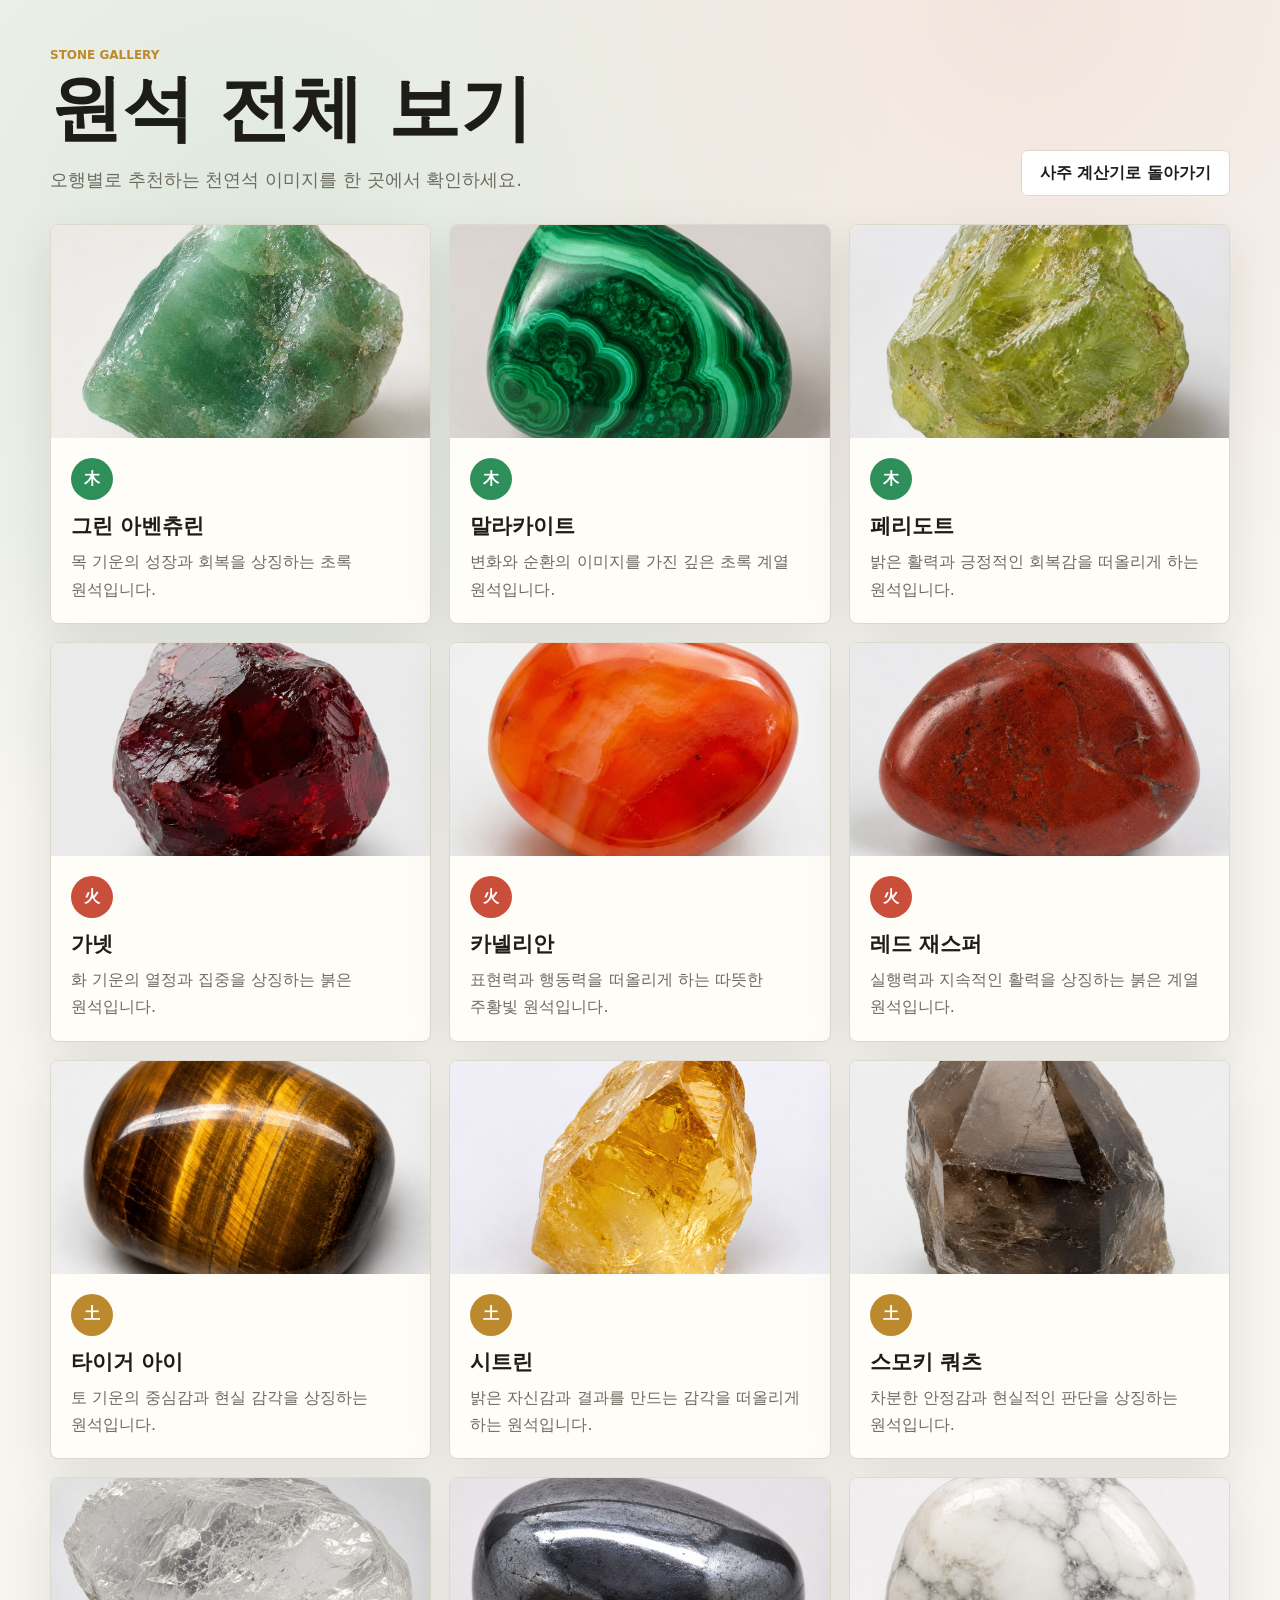
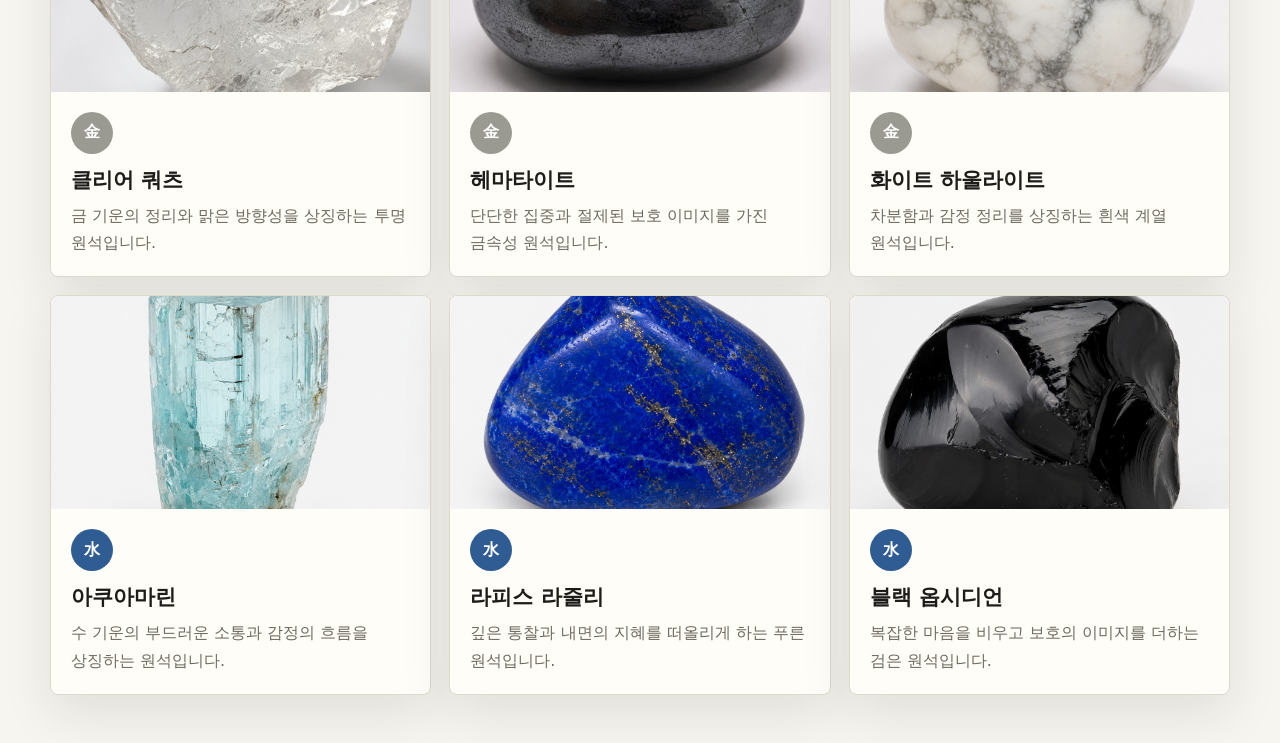
==== saju-five-elements/stones.html @ 8f103c78 "Add stone gallery assets" ====
﻿<!doctype html>
<html lang="ko">
  <head>
    <meta charset="utf-8">
    <meta name="viewport" content="width=device-width, initial-scale=1">
    <title>원석 전체 보기</title>
    <link rel="stylesheet" href="./styles.css">
  </head>
  <body>
    <main class="app-shell">
      <section class="stones-hero">
        <div>
          <p class="eyebrow">Stone Gallery</p>
          <h1>원석 전체 보기</h1>
          <p class="lede">오행별로 추천하는 천연석 이미지를 한 곳에서 확인하세요.</p>
        </div>
        <a class="ghost-link" href="./index.html">사주 계산기로 돌아가기</a>
      </section>

      <section class="stones-gallery all-stones-gallery" aria-label="원석 전체 이미지 목록">
        <article class="gallery-card wood"><img src="./assets/stone-gallery/GreenAventurine.png" alt="그린 아벤츄린 원석 이미지"><div><span>木</span><h2>그린 아벤츄린</h2><p>목 기운의 성장과 회복을 상징하는 초록 원석입니다.</p></div></article>
        <article class="gallery-card wood"><img src="./assets/stone-gallery/Malachite.png" alt="말라카이트 원석 이미지"><div><span>木</span><h2>말라카이트</h2><p>변화와 순환의 이미지를 가진 깊은 초록 계열 원석입니다.</p></div></article>
        <article class="gallery-card wood"><img src="./assets/stone-gallery/Peridot.png" alt="페리도트 원석 이미지"><div><span>木</span><h2>페리도트</h2><p>밝은 활력과 긍정적인 회복감을 떠올리게 하는 원석입니다.</p></div></article>

        <article class="gallery-card fire"><img src="./assets/stone-gallery/Garnet.png" alt="가넷 원석 이미지"><div><span>火</span><h2>가넷</h2><p>화 기운의 열정과 집중을 상징하는 붉은 원석입니다.</p></div></article>
        <article class="gallery-card fire"><img src="./assets/stone-gallery/Carnelian.png" alt="카넬리안 원석 이미지"><div><span>火</span><h2>카넬리안</h2><p>표현력과 행동력을 떠올리게 하는 따뜻한 주황빛 원석입니다.</p></div></article>
        <article class="gallery-card fire"><img src="./assets/stone-gallery/RedJasper.png" alt="레드 재스퍼 원석 이미지"><div><span>火</span><h2>레드 재스퍼</h2><p>실행력과 지속적인 활력을 상징하는 붉은 계열 원석입니다.</p></div></article>

        <article class="gallery-card earth"><img src="./assets/stone-gallery/TigerEye.png" alt="타이거 아이 원석 이미지"><div><span>土</span><h2>타이거 아이</h2><p>토 기운의 중심감과 현실 감각을 상징하는 원석입니다.</p></div></article>
        <article class="gallery-card earth"><img src="./assets/stone-gallery/Citrine.png" alt="시트린 원석 이미지"><div><span>土</span><h2>시트린</h2><p>밝은 자신감과 결과를 만드는 감각을 떠올리게 하는 원석입니다.</p></div></article>
        <article class="gallery-card earth"><img src="./assets/stone-gallery/SmokyQuartz.png" alt="스모키 쿼츠 원석 이미지"><div><span>土</span><h2>스모키 쿼츠</h2><p>차분한 안정감과 현실적인 판단을 상징하는 원석입니다.</p></div></article>

        <article class="gallery-card metal"><img src="./assets/stone-gallery/ClearQuartz.png" alt="클리어 쿼츠 원석 이미지"><div><span>金</span><h2>클리어 쿼츠</h2><p>금 기운의 정리와 맑은 방향성을 상징하는 투명 원석입니다.</p></div></article>
        <article class="gallery-card metal"><img src="./assets/stone-gallery/Hematite.png" alt="헤마타이트 원석 이미지"><div><span>金</span><h2>헤마타이트</h2><p>단단한 집중과 절제된 보호 이미지를 가진 금속성 원석입니다.</p></div></article>
        <article class="gallery-card metal"><img src="./assets/stone-gallery/WhiteHowlite.png" alt="화이트 하울라이트 원석 이미지"><div><span>金</span><h2>화이트 하울라이트</h2><p>차분함과 감정 정리를 상징하는 흰색 계열 원석입니다.</p></div></article>

        <article class="gallery-card water"><img src="./assets/stone-gallery/Aquamarine.png" alt="아쿠아마린 원석 이미지"><div><span>水</span><h2>아쿠아마린</h2><p>수 기운의 부드러운 소통과 감정의 흐름을 상징하는 원석입니다.</p></div></article>
        <article class="gallery-card water"><img src="./assets/stone-gallery/LapisLazuli.png" alt="라피스 라줄리 원석 이미지"><div><span>水</span><h2>라피스 라줄리</h2><p>깊은 통찰과 내면의 지혜를 떠올리게 하는 푸른 원석입니다.</p></div></article>
        <article class="gallery-card water"><img src="./assets/stone-gallery/BlackObsidian.png" alt="블랙 옵시디언 원석 이미지"><div><span>水</span><h2>블랙 옵시디언</h2><p>복잡한 마음을 비우고 보호의 이미지를 더하는 검은 원석입니다.</p></div></article>
      </section>
    </main>
  </body>
</html>
---- saju-five-elements/styles.css ----
﻿:root {
  --bg: #f7f5f0;
  --ink: #1d1c19;
  --muted: #6e6a60;
  --line: #ded8cd;
  --panel: #fffdf8;
  --wood: #2f8f5b;
  --fire: #c94f3a;
  --earth: #bc8a2c;
  --metal: #9b9a92;
  --water: #2f5d93;
  --shadow: 0 18px 50px rgba(31, 26, 18, 0.1);
}

* {
  box-sizing: border-box;
}

body {
  margin: 0;
  min-height: 100vh;
  background:
    radial-gradient(circle at 20% 10%, rgba(47, 143, 91, 0.12), transparent 28%),
    radial-gradient(circle at 80% 0%, rgba(201, 79, 58, 0.1), transparent 24%),
    var(--bg);
  color: var(--ink);
  font-family: Pretendard, "Noto Sans KR", system-ui, -apple-system, BlinkMacSystemFont, sans-serif;
}

button,
input {
  font: inherit;
}

.app-shell {
  width: min(1180px, calc(100% - 32px));
  margin: 0 auto;
  padding: 48px 0;
}

.intro {
  display: grid;
  grid-template-columns: minmax(0, 1fr) 300px;
  gap: 40px;
  align-items: center;
  margin-bottom: 28px;
}

.eyebrow {
  margin: 0 0 10px;
  color: var(--earth);
  font-size: 12px;
  font-weight: 800;
  letter-spacing: 0;
  text-transform: uppercase;
}

h1,
h2,
h3,
p {
  word-break: keep-all;
}

h1 {
  margin: 0;
  max-width: 720px;
  font-size: clamp(38px, 6vw, 72px);
  line-height: 1.02;
  letter-spacing: 0;
}

.lede {
  max-width: 640px;
  margin: 20px 0 0;
  color: var(--muted);
  font-size: 18px;
  line-height: 1.7;
}


.intro-actions {
  display: flex;
  flex-wrap: wrap;
  gap: 10px;
  margin-top: 24px;
}

.primary-link,
.ghost-link {
  display: inline-flex;
  align-items: center;
  justify-content: center;
  min-height: 46px;
  border-radius: 6px;
  padding: 0 18px;
  font-weight: 900;
  text-decoration: none;
}

.primary-link {
  border: 1px solid var(--ink);
  background: var(--ink);
  color: #fff;
}

.ghost-link {
  border: 1px solid var(--line);
  background: #fff;
  color: var(--ink);
}

.stones-hero {
  display: flex;
  align-items: flex-end;
  justify-content: space-between;
  gap: 24px;
  margin-bottom: 28px;
}

.stones-gallery {
  display: grid;
  grid-template-columns: repeat(3, minmax(0, 1fr));
  gap: 18px;
}

.gallery-card {
  overflow: hidden;
  border: 1px solid var(--line);
  border-radius: 8px;
  background: #fffdf8;
  box-shadow: var(--shadow);
}

.gallery-card img {
  display: block;
  width: 100%;
  aspect-ratio: 16 / 9;
  object-fit: cover;
  background: #f2ede4;
}

.gallery-card div {
  padding: 20px;
}

.gallery-card span {
  display: inline-grid;
  place-items: center;
  width: 42px;
  aspect-ratio: 1;
  border-radius: 50%;
  color: #fff;
  font-weight: 900;
  margin-bottom: 12px;
}

.gallery-card.wood span {
  background: var(--wood);
}

.gallery-card.fire span {
  background: var(--fire);
}

.gallery-card.earth span {
  background: var(--earth);
}

.gallery-card.metal span {
  background: var(--metal);
}

.gallery-card.water span {
  background: var(--water);
}

.gallery-card h2 {
  margin: 0 0 8px;
  font-size: 21px;
}

.gallery-card p {
  margin: 0;
  color: var(--muted);
  line-height: 1.7;
}
.element-wheel {
  position: relative;
  width: 280px;
  aspect-ratio: 1;
  border: 1px solid var(--line);
  border-radius: 50%;
  background: rgba(255, 253, 248, 0.75);
  box-shadow: var(--shadow);
}

.element-wheel span {
  position: absolute;
  display: grid;
  place-items: center;
  width: 72px;
  height: 72px;
  border-radius: 50%;
  color: #fff;
  font-size: 30px;
  font-weight: 800;
}

.element-wheel .wood {
  top: 18px;
  left: 104px;
  background: var(--wood);
}

.element-wheel .fire {
  top: 96px;
  right: 22px;
  background: var(--fire);
}

.element-wheel .earth {
  bottom: 18px;
  right: 58px;
  background: var(--earth);
}

.element-wheel .metal {
  bottom: 18px;
  left: 58px;
  background: var(--metal);
}

.element-wheel .water {
  top: 96px;
  left: 22px;
  background: var(--water);
}

.workspace {
  display: grid;
  grid-template-columns: 420px minmax(0, 1fr);
  gap: 24px;
  align-items: start;
}

.panel {
  border: 1px solid var(--line);
  border-radius: 8px;
  background: rgba(255, 253, 248, 0.92);
  box-shadow: var(--shadow);
}

.input-panel,
.result-panel {
  padding: 28px;
}

.panel-head {
  margin-bottom: 22px;
}

.panel-head h2 {
  margin: 0;
  font-size: 24px;
  line-height: 1.25;
}

.field {
  display: grid;
  gap: 8px;
  margin-bottom: 16px;
  color: var(--muted);
  font-size: 14px;
  font-weight: 700;
}

.field input {
  width: 100%;
  min-height: 48px;
  border: 1px solid var(--line);
  border-radius: 6px;
  background: #fff;
  color: var(--ink);
  padding: 0 14px;
  outline: none;
}

.field input:focus {
  border-color: var(--earth);
  box-shadow: 0 0 0 3px rgba(188, 138, 44, 0.16);
}

.segmented {
  display: grid;
  grid-template-columns: 1fr 1fr;
  gap: 8px;
  margin-bottom: 16px;
}

.segmented label {
  position: relative;
}

.segmented input {
  position: absolute;
  opacity: 0;
  pointer-events: none;
}

.segmented span {
  display: grid;
  place-items: center;
  min-height: 44px;
  border: 1px solid var(--line);
  border-radius: 6px;
  background: #fff;
  color: var(--muted);
  font-weight: 800;
}

.segmented input:checked + span {
  border-color: var(--ink);
  background: var(--ink);
  color: #fff;
}

.check-field {
  display: flex;
  align-items: center;
  gap: 10px;
  margin: 2px 0 18px;
  color: var(--muted);
  font-weight: 700;
}

.check-field input {
  width: 18px;
  height: 18px;
  accent-color: var(--ink);
}

.notice {
  border-left: 3px solid var(--earth);
  background: rgba(188, 138, 44, 0.08);
  color: #5f5033;
  padding: 12px 14px;
  font-size: 13px;
  line-height: 1.6;
}

.actions {
  display: grid;
  grid-template-columns: 1fr auto;
  gap: 10px;
  margin-top: 20px;
}

.primary-button,
.ghost-button {
  min-height: 48px;
  border-radius: 6px;
  padding: 0 18px;
  font-weight: 900;
  cursor: pointer;
}

.primary-button {
  border: 1px solid var(--ink);
  background: var(--ink);
  color: #fff;
}

.ghost-button {
  border: 1px solid var(--line);
  background: #fff;
  color: var(--ink);
}

.empty-state {
  display: grid;
  place-items: center;
  min-height: 360px;
  border: 1px dashed var(--line);
  border-radius: 8px;
  color: var(--muted);
  text-align: center;
  padding: 24px;
  line-height: 1.7;
}

.hidden {
  display: none;
}

.pillars {
  display: grid;
  grid-template-columns: repeat(4, 1fr);
  gap: 12px;
  margin-bottom: 26px;
}

.pillar-card {
  display: grid;
  grid-template-rows: auto 48px 28px auto;
  align-content: start;
  min-height: 168px;
  border: 1px solid var(--line);
  border-radius: 8px;
  background: #fff;
  padding: 16px;
}

.pillar-card.muted {
  opacity: 0.56;
}

.pillar-label {
  margin: 0 0 14px;
  color: var(--muted);
  font-size: 13px;
  font-weight: 800;
}

.pillar-main {
  display: flex;
  align-items: baseline;
  gap: 8px;
  min-height: 48px;
  margin-bottom: 0;
}

.pillar-main strong {
  font-size: 38px;
  line-height: 1;
}

.pillar-main span {
  color: var(--muted);
  font-size: 13px;
  font-weight: 700;
}


.pillar-meta {
  min-height: 28px;
  color: var(--muted);
  font-size: 14px;
  line-height: 1.45;
}
.element-tags {
  display: flex;
  flex-wrap: wrap;
  align-content: start;
  gap: 6px;
  min-height: 62px;
  margin-top: 10px;
}

.tag,
.deficient-chip {
  display: inline-flex;
  align-items: center;
  min-height: 28px;
  border-radius: 999px;
  color: #fff;
  padding: 0 10px;
  font-size: 12px;
  font-weight: 900;
}

.tag.wood,
.deficient-chip.wood,
.fill.wood {
  background: var(--wood);
}

.tag.fire,
.deficient-chip.fire,
.fill.fire {
  background: var(--fire);
}

.tag.earth,
.deficient-chip.earth,
.fill.earth {
  background: var(--earth);
}

.tag.metal,
.deficient-chip.metal,
.fill.metal {
  background: var(--metal);
}

.tag.water,
.deficient-chip.water,
.fill.water {
  background: var(--water);
}

.summary h3,
.recommendation h3 {
  margin: 0 0 14px;
  font-size: 20px;
}

.bars {
  display: grid;
  gap: 12px;
}

.bar-row {
  display: grid;
  grid-template-columns: 64px minmax(0, 1fr) 42px;
  gap: 12px;
  align-items: center;
}

.bar-name {
  color: var(--muted);
  font-weight: 900;
}

.track {
  height: 14px;
  overflow: hidden;
  border-radius: 999px;
  background: #ebe5db;
}

.fill {
  height: 100%;
  min-width: 4px;
  border-radius: inherit;
  transition: width 0.24s ease;
}

.bar-score {
  color: var(--muted);
  font-weight: 900;
  text-align: right;
}

.recommendation {
  margin-top: 26px;
  border: 1px solid var(--line);
  border-radius: 8px;
  background: #fff;
  padding: 20px;
}

.recommendation .label {
  margin: 0 0 8px;
  color: var(--earth);
  font-size: 13px;
  font-weight: 900;
}

#deficient-copy {
  margin: 0;
  color: var(--muted);
  line-height: 1.7;
}




.stone-section {
  margin-top: 26px;
  border: 1px solid var(--line);
  border-radius: 8px;
  background: #fff;
  padding: 22px;
}

.stone-grid {
  display: grid;
  gap: 14px;
}

.stone-card {
  border: 1px solid var(--line);
  border-radius: 8px;
  background: #fffdf8;
  padding: 18px;
}


.stone-photo {
  display: block;
  width: 100%;
  aspect-ratio: 16 / 9;
  object-fit: cover;
  border: 1px solid var(--line);
  border-radius: 8px;
  margin-bottom: 16px;
  background: #f2ede4;
}

.stone-photo-link {
  position: relative;
  display: block;
  color: inherit;
  text-decoration: none;
}

.stone-photo-link span {
  position: absolute;
  right: 10px;
  bottom: 26px;
  display: inline-flex;
  align-items: center;
  min-height: 28px;
  border-radius: 999px;
  background: rgba(29, 28, 25, 0.78);
  color: #fff;
  padding: 0 10px;
  font-size: 12px;
  font-weight: 900;
}

.stone-photo-link:focus-visible {
  outline: 3px solid rgba(188, 138, 44, 0.35);
  outline-offset: 3px;
  border-radius: 8px;
}
.stone-card-head {
  display: grid;
  grid-template-columns: 56px minmax(0, 1fr);
  gap: 14px;
  align-items: center;
  margin-bottom: 16px;
}

.stone-symbol {
  display: grid;
  place-items: center;
  width: 56px;
  aspect-ratio: 1;
  border-radius: 50%;
  color: #fff;
  font-size: 24px;
  font-weight: 900;
}

.stone-card.wood .stone-symbol {
  background: var(--wood);
}

.stone-card.fire .stone-symbol {
  background: var(--fire);
}

.stone-card.earth .stone-symbol {
  background: var(--earth);
}

.stone-card.metal .stone-symbol {
  background: var(--metal);
}

.stone-card.water .stone-symbol {
  background: var(--water);
}

.stone-card h4 {
  margin: 0 0 6px;
  font-size: 18px;
  line-height: 1.3;
}

.stone-card-head p,
.stone-item p {
  margin: 0;
  color: #625c52;
  font-size: 14px;
  line-height: 1.65;
}

.stone-list {
  display: grid;
  grid-template-columns: repeat(3, minmax(0, 1fr));
  gap: 10px;
  list-style: none;
  margin: 0;
  padding: 0;
}

.stone-item {
  display: grid;
  grid-template-columns: 34px minmax(0, 1fr);
  gap: 10px;
  align-items: start;
  min-height: 128px;
  border: 1px solid var(--line);
  border-radius: 8px;
  background: #fff;
  padding: 12px;
}

.stone-dot {
  width: 34px;
  aspect-ratio: 1;
  border: 1px solid rgba(29, 28, 25, 0.14);
  border-radius: 50%;
  box-shadow: inset 0 2px 8px rgba(255, 255, 255, 0.55), 0 4px 12px rgba(29, 28, 25, 0.12);
}

.stone-item strong {
  display: block;
  margin-bottom: 5px;
  color: var(--ink);
  font-size: 14px;
  line-height: 1.35;
}

.stone-tip {
  margin-top: 12px;
  border-left: 3px solid var(--earth);
  background: rgba(188, 138, 44, 0.08);
  color: #5f5033;
  padding: 10px 12px;
  font-size: 13px;
  line-height: 1.65;
}

.luck-section {
  margin-top: 26px;
  border: 1px solid var(--line);
  border-radius: 8px;
  background: #fff;
  padding: 22px;
}

.luck-grid {
  display: grid;
  grid-template-columns: repeat(2, minmax(0, 1fr));
  gap: 12px;
}

.luck-card {
  min-height: 190px;
  border: 1px solid var(--line);
  border-radius: 8px;
  background: #fffdf8;
  padding: 18px;
}

.luck-card-head {
  display: flex;
  align-items: center;
  justify-content: space-between;
  gap: 12px;
  margin-bottom: 12px;
}

.luck-card h4 {
  margin: 0;
  font-size: 18px;
  line-height: 1.3;
}

.luck-badge {
  display: inline-flex;
  align-items: center;
  min-height: 28px;
  border-radius: 999px;
  background: var(--ink);
  color: #fff;
  padding: 0 10px;
  font-size: 12px;
  font-weight: 900;
  white-space: nowrap;
}

.luck-card p {
  margin: 0;
  color: #5c564d;
  font-size: 14px;
  line-height: 1.75;
}

.luck-card strong {
  color: var(--ink);
  font-weight: 900;
}

.detailed-reading {
  margin-top: 26px;
  border: 1px solid var(--line);
  border-radius: 8px;
  background: #fff;
  padding: 22px;
}

.reading-head {
  margin-bottom: 16px;
}

.reading-head h3 {
  margin: 0;
  font-size: 20px;
}

.reading-body {
  display: grid;
  gap: 14px;
}

.reading-body p {
  margin: 0;
  color: #4f4a42;
  font-size: 15px;
  line-height: 1.85;
}

.reading-body strong {
  color: var(--ink);
  font-weight: 900;
}

@media (max-width: 900px) {
  .app-shell {
    width: min(100% - 24px, 680px);
    padding: 28px 0;
  }

  .intro,
  .workspace {
    grid-template-columns: 1fr;
  }

  .stones-hero {
    align-items: flex-start;
    flex-direction: column;
  }

  .element-wheel {
    width: min(280px, 100%);
    justify-self: center;
  }

  .stones-gallery,
  .stone-list,
  .luck-grid,
  .pillars {
    grid-template-columns: repeat(2, 1fr);
  }
}

@media (max-width: 520px) {
  .input-panel,
  .result-panel {
    padding: 20px;
  }

  .actions {
    grid-template-columns: 1fr;
  }

  .stones-gallery,
  .stone-list,
  .luck-grid,
  .pillars {
    grid-template-columns: 1fr;
  }

  .bar-row {
    grid-template-columns: 52px minmax(0, 1fr) 34px;
  }
}
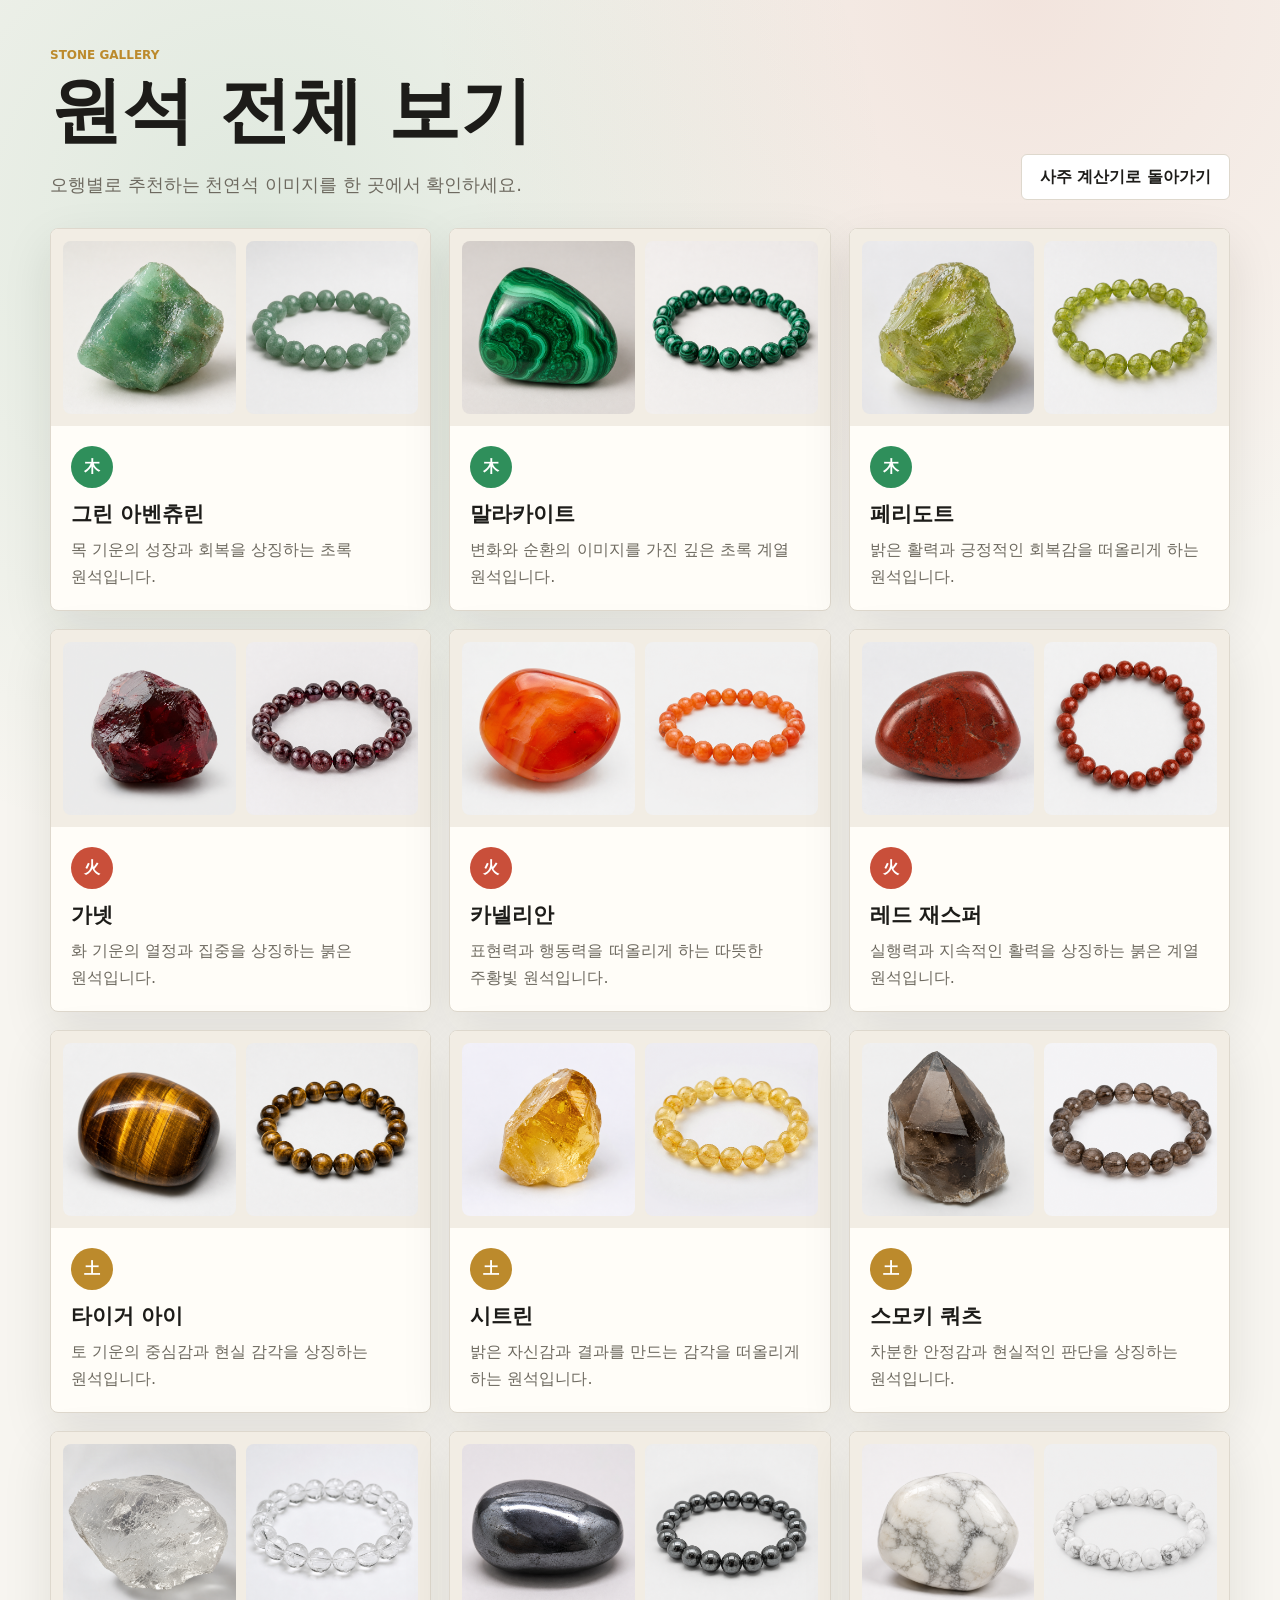
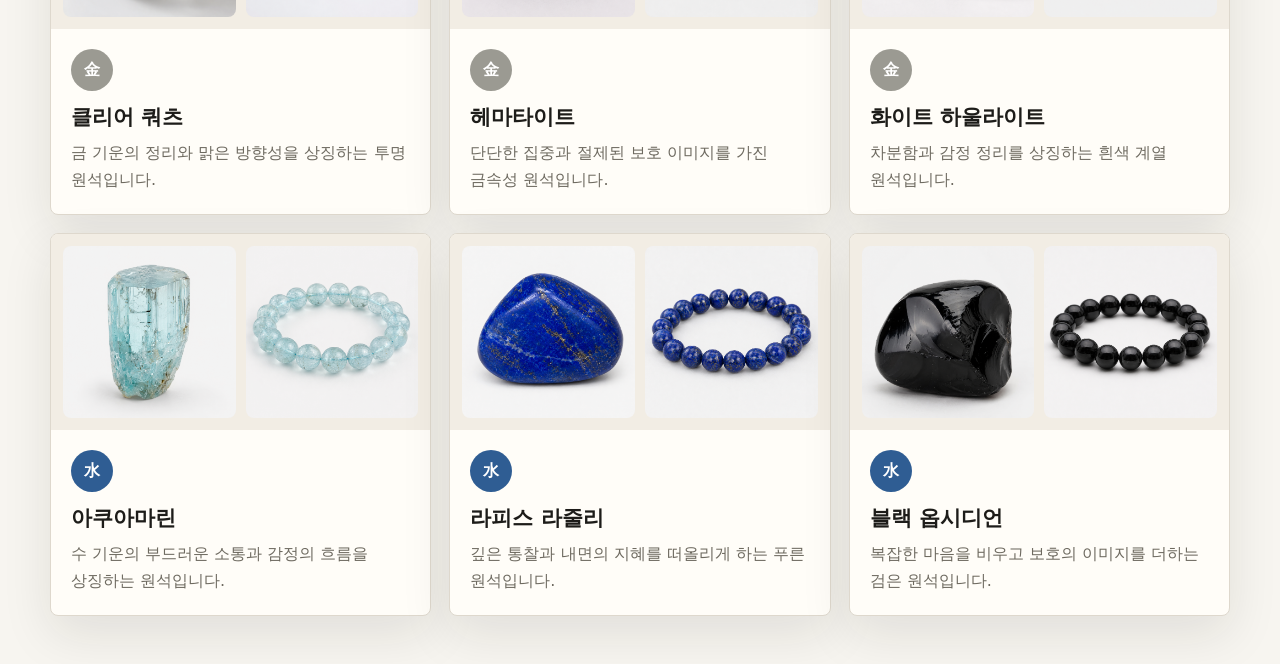
==== commit 5025a6a4: "Connect bracelet images to stones" ====
--- a/saju-five-elements/stones.html
+++ b/saju-five-elements/stones.html
@@ -18,25 +18,25 @@
       </section>
 
       <section class="stones-gallery all-stones-gallery" aria-label="원석 전체 이미지 목록">
-        <article class="gallery-card wood"><img src="./assets/stone-gallery/GreenAventurine.png" alt="그린 아벤츄린 원석 이미지"><div><span>木</span><h2>그린 아벤츄린</h2><p>목 기운의 성장과 회복을 상징하는 초록 원석입니다.</p></div></article>
-        <article class="gallery-card wood"><img src="./assets/stone-gallery/Malachite.png" alt="말라카이트 원석 이미지"><div><span>木</span><h2>말라카이트</h2><p>변화와 순환의 이미지를 가진 깊은 초록 계열 원석입니다.</p></div></article>
-        <article class="gallery-card wood"><img src="./assets/stone-gallery/Peridot.png" alt="페리도트 원석 이미지"><div><span>木</span><h2>페리도트</h2><p>밝은 활력과 긍정적인 회복감을 떠올리게 하는 원석입니다.</p></div></article>
+        <article class="gallery-card wood"><div class="gallery-media"><img src="./assets/stone-gallery/GreenAventurine.png" alt="그린 아벤츄린 원석 이미지"><img src="./assets/bracelet-gallery/GreenAventurine_bra.png" alt="그린 아벤츄린 원석 이미지 팔찌"></div><div><span>木</span><h2>그린 아벤츄린</h2><p>목 기운의 성장과 회복을 상징하는 초록 원석입니다.</p></div></article>
+        <article class="gallery-card wood"><div class="gallery-media"><img src="./assets/stone-gallery/Malachite.png" alt="말라카이트 원석 이미지"><img src="./assets/bracelet-gallery/Malachite_bra.png" alt="말라카이트 원석 이미지 팔찌"></div><div><span>木</span><h2>말라카이트</h2><p>변화와 순환의 이미지를 가진 깊은 초록 계열 원석입니다.</p></div></article>
+        <article class="gallery-card wood"><div class="gallery-media"><img src="./assets/stone-gallery/Peridot.png" alt="페리도트 원석 이미지"><img src="./assets/bracelet-gallery/Peridot_bra.png" alt="페리도트 원석 이미지 팔찌"></div><div><span>木</span><h2>페리도트</h2><p>밝은 활력과 긍정적인 회복감을 떠올리게 하는 원석입니다.</p></div></article>
 
-        <article class="gallery-card fire"><img src="./assets/stone-gallery/Garnet.png" alt="가넷 원석 이미지"><div><span>火</span><h2>가넷</h2><p>화 기운의 열정과 집중을 상징하는 붉은 원석입니다.</p></div></article>
-        <article class="gallery-card fire"><img src="./assets/stone-gallery/Carnelian.png" alt="카넬리안 원석 이미지"><div><span>火</span><h2>카넬리안</h2><p>표현력과 행동력을 떠올리게 하는 따뜻한 주황빛 원석입니다.</p></div></article>
-        <article class="gallery-card fire"><img src="./assets/stone-gallery/RedJasper.png" alt="레드 재스퍼 원석 이미지"><div><span>火</span><h2>레드 재스퍼</h2><p>실행력과 지속적인 활력을 상징하는 붉은 계열 원석입니다.</p></div></article>
+        <article class="gallery-card fire"><div class="gallery-media"><img src="./assets/stone-gallery/Garnet.png" alt="가넷 원석 이미지"><img src="./assets/bracelet-gallery/Garnet_bra.png" alt="가넷 원석 이미지 팔찌"></div><div><span>火</span><h2>가넷</h2><p>화 기운의 열정과 집중을 상징하는 붉은 원석입니다.</p></div></article>
+        <article class="gallery-card fire"><div class="gallery-media"><img src="./assets/stone-gallery/Carnelian.png" alt="카넬리안 원석 이미지"><img src="./assets/bracelet-gallery/Carnelian_bra.png" alt="카넬리안 원석 이미지 팔찌"></div><div><span>火</span><h2>카넬리안</h2><p>표현력과 행동력을 떠올리게 하는 따뜻한 주황빛 원석입니다.</p></div></article>
+        <article class="gallery-card fire"><div class="gallery-media"><img src="./assets/stone-gallery/RedJasper.png" alt="레드 재스퍼 원석 이미지"><img src="./assets/bracelet-gallery/RedJasper_bra.png" alt="레드 재스퍼 원석 이미지 팔찌"></div><div><span>火</span><h2>레드 재스퍼</h2><p>실행력과 지속적인 활력을 상징하는 붉은 계열 원석입니다.</p></div></article>
 
-        <article class="gallery-card earth"><img src="./assets/stone-gallery/TigerEye.png" alt="타이거 아이 원석 이미지"><div><span>土</span><h2>타이거 아이</h2><p>토 기운의 중심감과 현실 감각을 상징하는 원석입니다.</p></div></article>
-        <article class="gallery-card earth"><img src="./assets/stone-gallery/Citrine.png" alt="시트린 원석 이미지"><div><span>土</span><h2>시트린</h2><p>밝은 자신감과 결과를 만드는 감각을 떠올리게 하는 원석입니다.</p></div></article>
-        <article class="gallery-card earth"><img src="./assets/stone-gallery/SmokyQuartz.png" alt="스모키 쿼츠 원석 이미지"><div><span>土</span><h2>스모키 쿼츠</h2><p>차분한 안정감과 현실적인 판단을 상징하는 원석입니다.</p></div></article>
+        <article class="gallery-card earth"><div class="gallery-media"><img src="./assets/stone-gallery/TigerEye.png" alt="타이거 아이 원석 이미지"><img src="./assets/bracelet-gallery/TigerEye_bra.png" alt="타이거 아이 원석 이미지 팔찌"></div><div><span>土</span><h2>타이거 아이</h2><p>토 기운의 중심감과 현실 감각을 상징하는 원석입니다.</p></div></article>
+        <article class="gallery-card earth"><div class="gallery-media"><img src="./assets/stone-gallery/Citrine.png" alt="시트린 원석 이미지"><img src="./assets/bracelet-gallery/Citrine_bra.png" alt="시트린 원석 이미지 팔찌"></div><div><span>土</span><h2>시트린</h2><p>밝은 자신감과 결과를 만드는 감각을 떠올리게 하는 원석입니다.</p></div></article>
+        <article class="gallery-card earth"><div class="gallery-media"><img src="./assets/stone-gallery/SmokyQuartz.png" alt="스모키 쿼츠 원석 이미지"><img src="./assets/bracelet-gallery/SmokyQuartz_bra.png" alt="스모키 쿼츠 원석 이미지 팔찌"></div><div><span>土</span><h2>스모키 쿼츠</h2><p>차분한 안정감과 현실적인 판단을 상징하는 원석입니다.</p></div></article>
 
-        <article class="gallery-card metal"><img src="./assets/stone-gallery/ClearQuartz.png" alt="클리어 쿼츠 원석 이미지"><div><span>金</span><h2>클리어 쿼츠</h2><p>금 기운의 정리와 맑은 방향성을 상징하는 투명 원석입니다.</p></div></article>
-        <article class="gallery-card metal"><img src="./assets/stone-gallery/Hematite.png" alt="헤마타이트 원석 이미지"><div><span>金</span><h2>헤마타이트</h2><p>단단한 집중과 절제된 보호 이미지를 가진 금속성 원석입니다.</p></div></article>
-        <article class="gallery-card metal"><img src="./assets/stone-gallery/WhiteHowlite.png" alt="화이트 하울라이트 원석 이미지"><div><span>金</span><h2>화이트 하울라이트</h2><p>차분함과 감정 정리를 상징하는 흰색 계열 원석입니다.</p></div></article>
+        <article class="gallery-card metal"><div class="gallery-media"><img src="./assets/stone-gallery/ClearQuartz.png" alt="클리어 쿼츠 원석 이미지"><img src="./assets/bracelet-gallery/ClearQuartz_bra.png" alt="클리어 쿼츠 원석 이미지 팔찌"></div><div><span>金</span><h2>클리어 쿼츠</h2><p>금 기운의 정리와 맑은 방향성을 상징하는 투명 원석입니다.</p></div></article>
+        <article class="gallery-card metal"><div class="gallery-media"><img src="./assets/stone-gallery/Hematite.png" alt="헤마타이트 원석 이미지"><img src="./assets/bracelet-gallery/Hematite_bra.png" alt="헤마타이트 원석 이미지 팔찌"></div><div><span>金</span><h2>헤마타이트</h2><p>단단한 집중과 절제된 보호 이미지를 가진 금속성 원석입니다.</p></div></article>
+        <article class="gallery-card metal"><div class="gallery-media"><img src="./assets/stone-gallery/WhiteHowlite.png" alt="화이트 하울라이트 원석 이미지"><img src="./assets/bracelet-gallery/WhiteHowlite_bra.png" alt="화이트 하울라이트 원석 이미지 팔찌"></div><div><span>金</span><h2>화이트 하울라이트</h2><p>차분함과 감정 정리를 상징하는 흰색 계열 원석입니다.</p></div></article>
 
-        <article class="gallery-card water"><img src="./assets/stone-gallery/Aquamarine.png" alt="아쿠아마린 원석 이미지"><div><span>水</span><h2>아쿠아마린</h2><p>수 기운의 부드러운 소통과 감정의 흐름을 상징하는 원석입니다.</p></div></article>
-        <article class="gallery-card water"><img src="./assets/stone-gallery/LapisLazuli.png" alt="라피스 라줄리 원석 이미지"><div><span>水</span><h2>라피스 라줄리</h2><p>깊은 통찰과 내면의 지혜를 떠올리게 하는 푸른 원석입니다.</p></div></article>
-        <article class="gallery-card water"><img src="./assets/stone-gallery/BlackObsidian.png" alt="블랙 옵시디언 원석 이미지"><div><span>水</span><h2>블랙 옵시디언</h2><p>복잡한 마음을 비우고 보호의 이미지를 더하는 검은 원석입니다.</p></div></article>
+        <article class="gallery-card water"><div class="gallery-media"><img src="./assets/stone-gallery/Aquamarine.png" alt="아쿠아마린 원석 이미지"><img src="./assets/bracelet-gallery/Aquamarine_bra.png" alt="아쿠아마린 원석 이미지 팔찌"></div><div><span>水</span><h2>아쿠아마린</h2><p>수 기운의 부드러운 소통과 감정의 흐름을 상징하는 원석입니다.</p></div></article>
+        <article class="gallery-card water"><div class="gallery-media"><img src="./assets/stone-gallery/LapisLazuli.png" alt="라피스 라줄리 원석 이미지"><img src="./assets/bracelet-gallery/LapisLazuli_bra.png" alt="라피스 라줄리 원석 이미지 팔찌"></div><div><span>水</span><h2>라피스 라줄리</h2><p>깊은 통찰과 내면의 지혜를 떠올리게 하는 푸른 원석입니다.</p></div></article>
+        <article class="gallery-card water"><div class="gallery-media"><img src="./assets/stone-gallery/BlackObsidian.png" alt="블랙 옵시디언 원석 이미지"><img src="./assets/bracelet-gallery/BlackObsidian_bra.png" alt="블랙 옵시디언 원석 이미지 팔찌"></div><div><span>水</span><h2>블랙 옵시디언</h2><p>복잡한 마음을 비우고 보호의 이미지를 더하는 검은 원석입니다.</p></div></article>
       </section>
     </main>
   </body>
--- a/saju-five-elements/styles.css
+++ b/saju-five-elements/styles.css
@@ -24,7 +24,10 @@
     radial-gradient(circle at 80% 0%, rgba(201, 79, 58, 0.1), transparent 24%),
     var(--bg);
   color: var(--ink);
-  font-family: Pretendard, "Noto Sans KR", system-ui, -apple-system, BlinkMacSystemFont, sans-serif;
+  font-family: "SUIT", "Pretendard Variable", Pretendard, "Noto Sans KR", "Apple SD Gothic Neo", "Malgun Gothic", system-ui, -apple-system, BlinkMacSystemFont, sans-serif;
+  font-weight: 400;
+  -webkit-font-smoothing: antialiased;
+  text-rendering: optimizeLegibility;
 }
 
 button,
@@ -40,7 +43,7 @@
 
 .intro {
   display: grid;
-  grid-template-columns: minmax(0, 1fr) 300px;
+  grid-template-columns: minmax(0, 1fr) 430px;
   gap: 40px;
   align-items: center;
   margin-bottom: 28px;
@@ -50,7 +53,7 @@
   margin: 0 0 10px;
   color: var(--earth);
   font-size: 12px;
-  font-weight: 800;
+  font-weight: 700;
   letter-spacing: 0;
   text-transform: uppercase;
 }
@@ -66,7 +69,8 @@
   margin: 0;
   max-width: 720px;
   font-size: clamp(38px, 6vw, 72px);
-  line-height: 1.02;
+  font-weight: 700;
+  line-height: 1.08;
   letter-spacing: 0;
 }
 
@@ -94,7 +98,7 @@
   min-height: 46px;
   border-radius: 6px;
   padding: 0 18px;
-  font-weight: 900;
+  font-weight: 800;
   text-decoration: none;
 }
 
@@ -132,15 +136,24 @@
   box-shadow: var(--shadow);
 }
 
-.gallery-card img {
+.gallery-media {
+  display: grid;
+  grid-template-columns: repeat(2, minmax(0, 1fr));
+  gap: 10px;
+  padding: 12px;
+  background: #f2ede4;
+}
+
+.gallery-media img {
   display: block;
   width: 100%;
-  aspect-ratio: 16 / 9;
+  aspect-ratio: 1;
   object-fit: cover;
-  background: #f2ede4;
-}
-
-.gallery-card div {
+  border-radius: 8px;
+  background: #fffdf8;
+}
+
+.gallery-card > div:not(.gallery-media) {
   padding: 20px;
 }
 
@@ -151,7 +164,7 @@
   aspect-ratio: 1;
   border-radius: 50%;
   color: #fff;
-  font-weight: 900;
+  font-weight: 800;
   margin-bottom: 12px;
 }
 
@@ -186,57 +199,16 @@
   line-height: 1.7;
 }
 .element-wheel {
-  position: relative;
-  width: 280px;
-  aspect-ratio: 1;
-  border: 1px solid var(--line);
-  border-radius: 50%;
-  background: rgba(255, 253, 248, 0.75);
-  box-shadow: var(--shadow);
-}
-
-.element-wheel span {
-  position: absolute;
-  display: grid;
-  place-items: center;
-  width: 72px;
-  height: 72px;
-  border-radius: 50%;
-  color: #fff;
-  font-size: 30px;
-  font-weight: 800;
-}
-
-.element-wheel .wood {
-  top: 18px;
-  left: 104px;
-  background: var(--wood);
-}
-
-.element-wheel .fire {
-  top: 96px;
-  right: 22px;
-  background: var(--fire);
-}
-
-.element-wheel .earth {
-  bottom: 18px;
-  right: 58px;
-  background: var(--earth);
-}
-
-.element-wheel .metal {
-  bottom: 18px;
-  left: 58px;
-  background: var(--metal);
-}
-
-.element-wheel .water {
-  top: 96px;
-  left: 22px;
-  background: var(--water);
-}
-
+  justify-self: end;
+  width: min(430px, 100%);
+}
+
+.element-wheel-image {
+  display: block;
+  width: 100%;
+  height: auto;
+  border-radius: 8px;
+}
 .workspace {
   display: grid;
   grid-template-columns: 420px minmax(0, 1fr);
@@ -361,7 +333,7 @@
   min-height: 48px;
   border-radius: 6px;
   padding: 0 18px;
-  font-weight: 900;
+  font-weight: 800;
   cursor: pointer;
 }
 
@@ -466,7 +438,7 @@
   color: #fff;
   padding: 0 10px;
   font-size: 12px;
-  font-weight: 900;
+  font-weight: 800;
 }
 
 .tag.wood,
@@ -519,7 +491,7 @@
 
 .bar-name {
   color: var(--muted);
-  font-weight: 900;
+  font-weight: 800;
 }
 
 .track {
@@ -538,7 +510,7 @@
 
 .bar-score {
   color: var(--muted);
-  font-weight: 900;
+  font-weight: 800;
   text-align: right;
 }
 
@@ -554,7 +526,7 @@
   margin: 0 0 8px;
   color: var(--earth);
   font-size: 13px;
-  font-weight: 900;
+  font-weight: 800;
 }
 
 #deficient-copy {
@@ -617,7 +589,7 @@
   color: #fff;
   padding: 0 10px;
   font-size: 12px;
-  font-weight: 900;
+  font-weight: 800;
 }
 
 .stone-photo-link:focus-visible {
@@ -641,7 +613,7 @@
   border-radius: 50%;
   color: #fff;
   font-size: 24px;
-  font-weight: 900;
+  font-weight: 800;
 }
 
 .stone-card.wood .stone-symbol {
@@ -689,29 +661,51 @@
 
 .stone-item {
   display: grid;
-  grid-template-columns: 34px minmax(0, 1fr);
+  grid-template-columns: 1fr;
+  gap: 14px;
+  align-content: start;
+  min-height: 214px;
+  border: 1px solid var(--line);
+  border-radius: 8px;
+  background: #fff;
+  padding: 14px;
+}
+
+.stone-media-pair {
+  display: grid;
+  grid-template-columns: repeat(2, 64px);
   gap: 10px;
   align-items: start;
-  min-height: 128px;
-  border: 1px solid var(--line);
-  border-radius: 8px;
-  background: #fff;
-  padding: 12px;
-}
-
-.stone-dot {
-  width: 34px;
+}
+
+.stone-thumb,
+.bracelet-thumb {
+  display: block;
+  width: 64px;
   aspect-ratio: 1;
+  object-fit: cover;
   border: 1px solid rgba(29, 28, 25, 0.14);
+  background: #f2ede4;
+  box-shadow: 0 7px 16px rgba(29, 28, 25, 0.13);
+}
+
+.stone-thumb {
   border-radius: 50%;
-  box-shadow: inset 0 2px 8px rgba(255, 255, 255, 0.55), 0 4px 12px rgba(29, 28, 25, 0.12);
+}
+
+.bracelet-thumb {
+  border-radius: 8px;
+}
+
+.stone-copy {
+  display: grid;
+  gap: 7px;
 }
 
 .stone-item strong {
   display: block;
-  margin-bottom: 5px;
   color: var(--ink);
-  font-size: 14px;
+  font-size: 15px;
   line-height: 1.35;
 }
 
@@ -770,7 +764,7 @@
   color: #fff;
   padding: 0 10px;
   font-size: 12px;
-  font-weight: 900;
+  font-weight: 800;
   white-space: nowrap;
 }
 
@@ -783,7 +777,7 @@
 
 .luck-card strong {
   color: var(--ink);
-  font-weight: 900;
+  font-weight: 800;
 }
 
 .detailed-reading {
@@ -817,7 +811,7 @@
 
 .reading-body strong {
   color: var(--ink);
-  font-weight: 900;
+  font-weight: 800;
 }
 
 @media (max-width: 900px) {
@@ -837,7 +831,6 @@
   }
 
   .element-wheel {
-    width: min(280px, 100%);
     justify-self: center;
   }
 
@@ -869,4 +862,4 @@
   .bar-row {
     grid-template-columns: 52px minmax(0, 1fr) 34px;
   }
-}
+}
